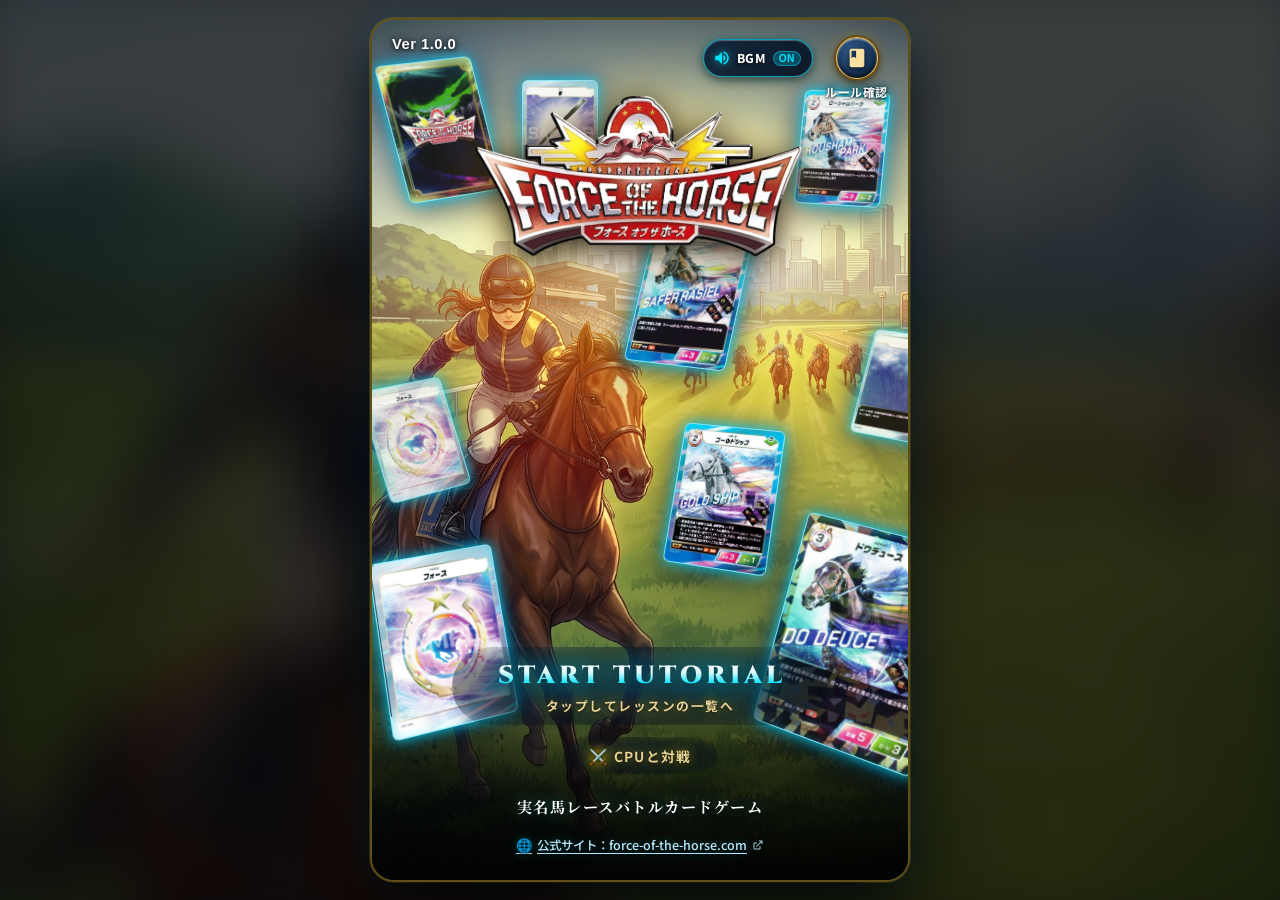
==== index.html @ 4bbb79e7 "style: BGMトグルボタンをルール確認ボタンと差別化したサイバーカプセル型デザインに変更" ====
<!DOCTYPE html>
<html lang="ja">
<head>
    <meta charset="UTF-8">
    <meta name="viewport" content="width=device-width, initial-scale=1.0, maximum-scale=1.0, user-scalable=no">
    <meta name="robots" content="noindex, nofollow, noarchive, nosnippet, noodp, noimageindex">
    <meta name="googlebot" content="noindex, nofollow, noarchive, nosnippet, noimageindex">
    <meta name="googlebot-news" content="noindex">
    <meta name="bingbot" content="noindex, nofollow, noarchive, nosnippet">
    <meta name="Baiduspider" content="noindex, nofollow">
    <meta name="Slurp" content="noindex, nofollow">
    <meta name="DuckDuckBot" content="noindex, nofollow">
    <title>Force of the horse — CARD & STRATEGY SIMULATION</title>
    <!-- Version Sync: v1.0.1 - 最新チュートリアル・CPU対戦（50枚デッキ／新UI）同期 -->
    <link rel="preconnect" href="https://fonts.googleapis.com">
    <link rel="preconnect" href="https://fonts.gstatic.com" crossorigin>
    <link href="https://fonts.googleapis.com/css2?family=Alex+Brush&family=Cinzel+Decorative:wght@700;900&family=Cinzel:wght@600;700;800;900&family=Noto+Sans+JP:wght@400;500;700;900&family=Noto+Serif+JP:wght@500;600;700;900&display=swap" rel="stylesheet">
    <style>
        :root {
            --gold-primary: #d4af37;
            --gold-light: #fbe288;
            --gold-dark: #8b6814;
            --gold-glow: rgba(255, 215, 0, 0.6);
            --cyan-glow: #00e5ff;
            --cyan-accent: #00b0ff;
            --blue-royal-top: #2584f7;
            --blue-royal-mid: #1255be;
            --blue-royal-bot: #082d68;
            --text-dark: #413527;
            --text-gold: #f5e4b7;
        }

        *, *::before, *::after {
            margin: 0;
            padding: 0;
            box-sizing: border-box;
            user-select: none;
            -webkit-user-select: none;
        }

        html, body {
            width: 100%;
            height: 100%;
            overflow: hidden;
            background-color: #0b0f14;
            font-family: 'Noto Sans JP', sans-serif;
            color: #ffffff;
        }

        /* Ambient desktop background */
        body {
            display: flex;
            justify-content: center;
            align-items: center;
            min-height: 100vh;
            background: #060a10;
            position: relative;
            overflow: hidden;
        }

        body::before {
            content: '';
            position: fixed;
            inset: -40px;
            background-image: url('asset/Gemini_Generated_Image_yznjryznjryznjry.jpg');
            background-size: cover;
            background-position: center 30%;
            filter: blur(32px) brightness(0.25) saturate(1.2);
            z-index: 0;
            pointer-events: none;
        }

        /* Smartphone / Tablet Game Frame */
        .game-viewport {
            position: relative;
            z-index: 1;
            width: 100vw;
            height: 100vh;
            max-width: 540px;
            max-height: 100vh;
            aspect-ratio: 9 / 16;
            overflow: hidden;
            background-color: #000;
            box-shadow: 0 0 60px rgba(0, 0, 0, 0.9), 0 0 0 1px rgba(255, 215, 0, 0.25);
            display: flex;
            flex-direction: column;
        }

        @media (min-width: 600px) {
            .game-viewport {
                height: 96vh;
                border-radius: 24px;
                border: 2px solid rgba(212, 175, 55, 0.45);
                box-shadow: 0 25px 60px rgba(0, 0, 0, 0.85), 0 0 40px rgba(0, 180, 255, 0.15), 0 0 0 1px rgba(212, 175, 55, 0.3);
            }
        }

        /* ============================================================
           BACKGROUND ARTWORK & ATMOSPHERIC LAYERS
        ============================================================ */
        .bg-canvas {
            position: absolute;
            inset: 0;
            z-index: 1;
            background-image: url('asset/Gemini_Generated_Image_yznjryznjryznjry.jpg');
            background-size: cover;
            background-position: center 25%;
            background-repeat: no-repeat;
            transform: scale(1.02);
            animation: subtlePan 24s ease-in-out infinite alternate;
        }

        @keyframes subtlePan {
            0% { transform: scale(1.02) translateY(0); }
            100% { transform: scale(1.05) translateY(-8px); }
        }

        /* Warm sunset bloom matching the reference image */
        .bg-sunset-bloom {
            position: absolute;
            inset: 0;
            z-index: 2;
            pointer-events: none;
            background: 
                radial-gradient(ellipse 90% 45% at 58% 28%, rgba(255, 235, 170, 0.65) 0%, rgba(255, 175, 70, 0.45) 35%, rgba(255, 130, 45, 0.2) 60%, transparent 85%),
                linear-gradient(180deg, rgba(80, 140, 220, 0.15) 0%, rgba(255, 185, 90, 0.3) 24%, rgba(255, 140, 50, 0.15) 40%, rgba(10, 20, 10, 0.05) 60%, rgba(0, 0, 0, 0.65) 100%);
            mix-blend-mode: hard-light;
        }

        .bg-vignette {
            position: absolute;
            inset: 0;
            z-index: 3;
            pointer-events: none;
            background: radial-gradient(circle at 50% 50%, transparent 60%, rgba(0, 0, 0, 0.5) 100%),
                        linear-gradient(to bottom, rgba(0,0,0,0.35) 0%, transparent 15%, transparent 80%, rgba(0,0,0,0.85) 100%);
        }

        /* ============================================================
           FLOATING HOLOGRAPHIC TCG CARDS (PERSPECTIVE 3D)
        ============================================================ */
        .cards-layer {
            position: absolute;
            inset: 0;
            z-index: 4;
            pointer-events: none;
            overflow: hidden;
            perspective: 800px;
        }

        .holo-card {
            position: absolute;
            width: 105px;
            height: 147px;
            border-radius: 6px;
            background-size: cover;
            background-position: center;
            border: 1.5px solid rgba(140, 235, 255, 0.95);
            box-shadow: 
                0 0 12px rgba(0, 229, 255, 0.8),
                0 0 25px rgba(0, 140, 255, 0.45),
                inset 0 0 10px rgba(0, 229, 255, 0.35);
            filter: drop-shadow(0 8px 16px rgba(0, 0, 0, 0.6));
            transform-style: preserve-3d;
            will-change: transform;
        }

        /* Holographic sheen overlay */
        .holo-card::after {
            content: '';
            position: absolute;
            inset: 0;
            border-radius: 5px;
            background: linear-gradient(135deg, rgba(255, 255, 255, 0.35) 0%, rgba(0, 229, 255, 0.15) 40%, rgba(255, 0, 220, 0.12) 70%, transparent 100%);
            mix-blend-mode: overlay;
            animation: holoSheen 4s ease-in-out infinite alternate;
        }

        @keyframes holoSheen {
            0% { opacity: 0.4; }
            100% { opacity: 0.85; }
        }

        /* Card 1: Moved above Login Box ("プレイヤーIDとパスワードでログイン"の上) */
        .card-top-left {
            left: 56%;
            top: 47%;
            width: 104px;
            height: 145px;
            background-image: url('asset/card-images.jpg');
            transform: rotateY(-18deg) rotateX(14deg) rotateZ(6deg);
            animation: floatCardAboveLogin 7s ease-in-out infinite alternate;
        }

        @keyframes floatCardAboveLogin {
            0% { transform: rotateY(-18deg) rotateX(14deg) rotateZ(6deg) translateY(0px); }
            50% { transform: rotateY(-21deg) rotateX(11deg) rotateZ(8deg) translateY(-7px); }
            100% { transform: rotateY(-15deg) rotateX(16deg) rotateZ(4deg) translateY(5px); }
        }

        /* Card 2: Top-Right */
        .card-top-right {
            left: 49%;
            top: 23%;
            width: 108px;
            height: 151px;
            background-image: url('asset/61HsaJIMLsL._AC_UF894,1000_QL80_.jpg');
            transform: rotateY(-22deg) rotateX(12deg) rotateZ(9deg);
            animation: floatCard2 6.5s ease-in-out infinite alternate;
        }

        @keyframes floatCard2 {
            0% { transform: rotateY(-22deg) rotateX(12deg) rotateZ(9deg) translateY(0px); }
            50% { transform: rotateY(-25deg) rotateX(15deg) rotateZ(7deg) translateY(-9px); }
            100% { transform: rotateY(-18deg) rotateX(10deg) rotateZ(11deg) translateY(5px); }
        }

        /* Card 3: Bottom-Left (Foreground Card - enlarged slightly for depth) */
        .card-bottom-left {
            left: 2%;
            top: 62%;
            width: 122px;
            height: 171px;
            background-image: url('asset/スクリーンショット 2026-08-30 211958.png');
            transform: rotateY(18deg) rotateX(12deg) rotateZ(-8deg);
            animation: floatCard3 8s ease-in-out infinite alternate;
        }

        @keyframes floatCard3 {
            0% { transform: rotateY(18deg) rotateX(12deg) rotateZ(-8deg) translateY(0px); }
            50% { transform: rotateY(15deg) rotateX(15deg) rotateZ(-6deg) translateY(6px); }
            100% { transform: rotateY(21deg) rotateX(10deg) rotateZ(-10deg) translateY(-6px); }
        }



        /* Card 5: Bottom-Right Foreground (Large, bleeding slightly off-screen) */
        .card-bottom-far-right {
            right: -28px;
            top: 59%;
            width: 158px;
            height: 221px;
            background-image: url('images/horse-dodeuce.jpg');
            transform: rotateY(-22deg) rotateX(12deg) rotateZ(13deg);
            animation: floatCardFarRight 7.6s ease-in-out infinite alternate;
            z-index: 5;
        }

        @keyframes floatCardFarRight {
            0% { transform: rotateY(-22deg) rotateX(12deg) rotateZ(13deg) translateY(0px); }
            50% { transform: rotateY(-25deg) rotateX(15deg) rotateZ(10deg) translateY(-8px); }
            100% { transform: rotateY(-19deg) rotateX(9deg) rotateZ(15deg) translateY(6px); }
        }

        /* ============================================================
           CARDS BEHIND & WRAPPING AROUND "FORCE OF THE HORSE" LOGO
           (Moderated, elegant irregular 3D tilts)
        ============================================================ */
        /* Distant Card 1: Top-Left (Distant Card - enlarged slightly as requested) */
        .card-behind-logo-tl {
            left: 4%;
            top: 5%;
            width: 95px;
            height: 133px;
            background-image: url('asset/foth1_0011.jpg');
            transform: rotateZ(-16deg) rotateY(18deg) rotateX(-8deg);
            animation: floatLogoTL 7.8s ease-in-out infinite alternate;
            opacity: 0.95;
            z-index: 2;
        }
        @keyframes floatLogoTL {
            0% { transform: rotateZ(-16deg) rotateY(18deg) rotateX(-8deg) translateY(0px); }
            50% { transform: rotateZ(-19deg) rotateY(21deg) rotateX(-5deg) translateY(-6px); }
            100% { transform: rotateZ(-13deg) rotateY(15deg) rotateX(-11deg) translateY(5px); }
        }

        .card-behind-logo-tr {
            right: 4.5%;
            top: 8%;
            width: 84px;
            height: 118px;
            background-image: url('asset/61OqIgWDonL.jpg');
            transform: rotateZ(6deg) rotateY(-8deg) rotateX(4deg);
            animation: floatLogoTR 7.5s ease-in-out infinite alternate;
            opacity: 0.95;
            z-index: 2;
        }
        @keyframes floatLogoTR {
            0% { transform: rotateZ(6deg) rotateY(-8deg) rotateX(4deg) translateY(0px); }
            50% { transform: rotateZ(7.5deg) rotateY(-10deg) rotateX(2deg) translateY(-5px); }
            100% { transform: rotateZ(4.5deg) rotateY(-6deg) rotateX(5deg) translateY(4px); }
        }

        .card-behind-logo-c {
            left: 28%;
            top: 7%;
            width: 76px;
            height: 106px;
            background-image: url('asset/1765615597-r2f8qAQ6wsbCBzUNpWtdnhx4.webp');
            transform: none;
            animation: floatLogoC 8s ease-in-out infinite alternate;
            opacity: 0.95;
            z-index: 1;
        }
        @keyframes floatLogoC {
            0% { transform: translateY(0px); }
            50% { transform: translateY(-6px); }
            100% { transform: translateY(4px); }
        }

        /* Ambient floating cards across scene */
        .card-mid-left {
            left: 0.5%;
            top: 42%;
            width: 82px;
            height: 115px;
            background-image: url('asset/518NoEv5KrL.jpg');
            transform: rotateY(26deg) rotateX(12deg) rotateZ(-14deg);
            animation: floatMidL 8s ease-in-out infinite alternate;
            opacity: 0.88;
        }
        @keyframes floatMidL {
            0% { transform: rotateY(26deg) rotateX(12deg) rotateZ(-14deg) translateY(0px); }
            50% { transform: rotateY(22deg) rotateX(15deg) rotateZ(-11deg) translateY(7px); }
            100% { transform: rotateY(30deg) rotateX(9deg) rotateZ(-17deg) translateY(-6px); }
        }

        .card-mid-right {
            right: -35px;
            top: 36%;
            width: 80px;
            height: 112px;
            background-image: url('asset/shopping.webp');
            transform: rotateY(-22deg) rotateX(15deg) rotateZ(12deg);
            animation: floatMidR 7.8s ease-in-out infinite alternate;
            opacity: 0.88;
        }
        @keyframes floatMidR {
            0% { transform: rotateY(-22deg) rotateX(15deg) rotateZ(12deg) translateY(0px); }
            50% { transform: rotateY(-19deg) rotateX(12deg) rotateZ(15deg) translateY(-6px); }
            100% { transform: rotateY(-25deg) rotateX(18deg) rotateZ(9deg) translateY(5px); }
        }

        /* ============================================================
           UI OVERLAY STRUCTURE
        ============================================================ */
        .ui-container {
            position: relative;
            z-index: 10;
            width: 100%;
            height: 100%;
            display: flex;
            flex-direction: column;
            justify-content: space-between;
            padding: 14px 16px;
        }

        /* Top Bar */
        .top-bar {
            display: flex;
            justify-content: space-between;
            align-items: flex-start;
            width: 100%;
            padding: 2px 4px 0 4px;
        }

        .server-info {
            display: flex;
            flex-direction: column;
            gap: 2px;
            font-size: 0.84rem;
            text-shadow: 0 1px 4px rgba(0, 0, 0, 0.9), 0 0 10px rgba(0, 0, 0, 0.7);
            letter-spacing: 0.2px;
        }

        .server-info .version {
            font-weight: 700;
            font-family: 'Segoe UI', 'Roboto', sans-serif;
            color: #ffffff;
            font-size: 0.92rem;
            letter-spacing: 0.5px;
        }

        .server-info .status-row {
            display: flex;
            align-items: center;
            gap: 4px;
            color: #ffffff;
            font-size: 0.8rem;
            font-weight: 500;
        }

        .server-info .status-busy {
            color: #ff9800;
            font-weight: 800;
            text-shadow: 0 0 8px rgba(255, 152, 0, 0.7);
        }

        /* Top Right Icon Buttons */
        .top-actions {
            display: flex;
            align-items: center;
            gap: 12px;
        }

        /* BGM Capsule Toggle Button (ルール確認ボタンと明確に差別化したサイバーピルデザイン) */
        .bgm-pill-btn {
            display: inline-flex;
            align-items: center;
            gap: 6px;
            height: 38px;
            padding: 0 11px 0 9px;
            background: linear-gradient(135deg, rgba(8, 28, 52, 0.88) 0%, rgba(5, 18, 35, 0.94) 100%);
            border: 1.5px solid rgba(0, 229, 255, 0.65);
            border-radius: 20px;
            box-shadow: 
                0 3px 12px rgba(0, 0, 0, 0.65),
                0 0 12px rgba(0, 229, 255, 0.28),
                inset 0 1px 1px rgba(255, 255, 255, 0.3);
            cursor: pointer;
            outline: none;
            transition: all 0.2s cubic-bezier(0.16, 1, 0.3, 1);
            backdrop-filter: blur(8px);
            -webkit-backdrop-filter: blur(8px);
            margin-bottom: 20px; /* ルール確認の丸ボタンと中心高さを揃える */
        }

        .bgm-pill-btn:hover {
            transform: translateY(-1px) scale(1.03);
            border-color: #00e5ff;
            box-shadow: 
                0 5px 16px rgba(0, 0, 0, 0.75),
                0 0 18px rgba(0, 229, 255, 0.5),
                inset 0 1px 2px rgba(255, 255, 255, 0.45);
        }

        .bgm-pill-btn:active {
            transform: scale(0.96);
        }

        .bgm-pill-btn.is-muted {
            background: linear-gradient(135deg, rgba(15, 23, 42, 0.85) 0%, rgba(10, 15, 28, 0.92) 100%);
            border-color: rgba(148, 163, 184, 0.35);
            box-shadow: 0 2px 8px rgba(0, 0, 0, 0.55);
        }

        .bgm-pill-icon-wrap {
            display: flex;
            align-items: center;
            justify-content: center;
            width: 18px;
            height: 18px;
        }

        .bgm-pill-svg {
            width: 18px;
            height: 18px;
            fill: #00e5ff;
            filter: drop-shadow(0 0 4px rgba(0, 229, 255, 0.7));
            transition: fill 0.2s ease;
        }

        .bgm-pill-btn.is-muted .bgm-pill-svg {
            fill: #94a3b8;
            filter: none;
        }

        .bgm-pill-label {
            font-size: 0.76rem;
            font-weight: 800;
            font-family: 'Segoe UI', 'Roboto', 'Noto Sans JP', sans-serif;
            color: #ffffff;
            letter-spacing: 0.6px;
            text-shadow: 0 1px 3px rgba(0, 0, 0, 0.9);
        }

        .bgm-pill-status {
            display: inline-flex;
            align-items: center;
            justify-content: center;
            font-size: 0.64rem;
            font-weight: 900;
            font-family: 'Segoe UI', 'Roboto', sans-serif;
            padding: 1px 5px;
            border-radius: 8px;
            background: rgba(0, 229, 255, 0.24);
            color: #00e5ff;
            border: 1px solid rgba(0, 229, 255, 0.45);
            letter-spacing: 0.5px;
            transition: all 0.2s ease;
        }

        .bgm-pill-btn.is-muted .bgm-pill-status {
            background: rgba(148, 163, 184, 0.15);
            color: #94a3b8;
            border-color: rgba(148, 163, 184, 0.3);
        }

        .circle-btn-wrapper {
            display: flex;
            flex-direction: column;
            align-items: center;
            gap: 3px;
            cursor: pointer;
            transition: transform 0.15s ease;
        }

        .circle-btn-wrapper:hover {
            transform: scale(1.08);
        }

        .circle-btn-wrapper:active {
            transform: scale(0.95);
        }

        .circle-btn {
            position: relative;
            width: 44px;
            height: 44px;
            border-radius: 50%;
            background: radial-gradient(circle at 35% 30%, #305888 0%, #173356 60%, #091726 100%);
            border: 2px solid #e5c158;
            box-shadow: 
                0 3px 10px rgba(0, 0, 0, 0.7),
                0 0 12px rgba(212, 175, 55, 0.5),
                inset 0 1px 2px rgba(255, 255, 255, 0.7),
                inset 0 -2px 4px rgba(0, 0, 0, 0.7);
            display: flex;
            justify-content: center;
            align-items: center;
            outline: 2px solid #6b4d1b;
            outline-offset: -1px;
        }

        .circle-btn-label {
            font-size: 0.74rem;
            font-weight: 700;
            color: #ffffff;
            text-shadow: 0 1px 3px rgba(0, 0, 0, 0.95), 0 0 8px rgba(0, 0, 0, 0.9);
            letter-spacing: 0.6px;
            white-space: nowrap;
        }

        .circle-btn .btn-icon {
            color: #ffffff;
            font-size: 1.35rem;
            font-weight: 900;
            font-family: 'Cinzel', serif;
            filter: drop-shadow(0 1px 2px rgba(0, 0, 0, 0.8));
        }

        .circle-btn svg {
            width: 23px;
            height: 23px;
            fill: #f7e2a4;
            filter: drop-shadow(0 1px 2px rgba(0, 0, 0, 0.8));
        }

        /* Red notification badge */
        .badge-notify {
            position: absolute;
            top: -4px;
            right: -4px;
            width: 18px;
            height: 18px;
            background: radial-gradient(circle, #ff3b30 0%, #d31e15 100%);
            border: 1.5px solid #ffffff;
            border-radius: 50%;
            display: flex;
            align-items: center;
            justify-content: center;
            color: #ffffff;
            font-size: 0.68rem;
            font-weight: 900;
            box-shadow: 0 2px 6px rgba(0, 0, 0, 0.7);
            animation: pulseBadge 2s infinite ease-in-out;
        }

        @keyframes pulseBadge {
            0%, 100% { transform: scale(1); }
            50% { transform: scale(1.15); box-shadow: 0 0 10px rgba(255, 59, 48, 0.8); }
        }



        /* ============================================================
           GAME TITLE LOGO (Official forcelogo.png)
        ============================================================ */
        .title-logo-section {
            width: 100%;
            display: flex;
            flex-direction: column;
            align-items: center;
            margin-top: -4px;
            position: relative;
            z-index: 8;
        }

        @media (max-width: 600px) {
            .title-logo-section {
                margin-top: -18px;
            }
        }

        .main-title-logo {
            width: 82%;
            max-width: 340px;
            height: auto;
            display: block;
            margin: 0 auto;
            filter: drop-shadow(0 6px 16px rgba(0, 0, 0, 0.85)) drop-shadow(0 0 24px rgba(255, 180, 50, 0.4));
            animation: logoFloat 6s ease-in-out infinite alternate;
            user-select: none;
            -webkit-user-drag: none;
            cursor: pointer;
            transition: transform 0.25s ease, filter 0.25s ease;
        }

        .main-title-logo:hover {
            transform: scale(1.03);
            filter: drop-shadow(0 10px 24px rgba(0, 0, 0, 0.9)) drop-shadow(0 0 32px rgba(255, 215, 0, 0.65));
        }

        @keyframes logoFloat {
            0% {
                transform: translateY(0) scale(1);
                filter: drop-shadow(0 6px 14px rgba(0, 0, 0, 0.85)) drop-shadow(0 0 20px rgba(255, 180, 50, 0.35));
            }
            100% {
                transform: translateY(-5px) scale(1.015);
                filter: drop-shadow(0 12px 22px rgba(0, 0, 0, 0.95)) drop-shadow(0 0 30px rgba(255, 215, 0, 0.55));
            }
        }

        /* ============================================================
           START ACTIONS (Smartphone Game Title Prompts)
        ============================================================ */
        .start-actions-container {
            width: 100%;
            display: flex;
            flex-direction: column;
            align-items: center;
            justify-content: center;
            gap: 12px;
            margin-top: auto;
            margin-bottom: 22px;
            z-index: 20;
            pointer-events: auto;
        }

        #btnStartTutorial:focus-visible,
        #btnStartCpu:focus-visible {
            outline: 2px solid #00e5ff;
            outline-offset: 4px;
            border-radius: 999px;
        }

        /* Main CTA: START TUTORIAL */
        .tap-start-badge {
            position: relative;
            display: inline-flex;
            flex-direction: column;
            align-items: center;
            justify-content: center;
            padding: 12px 42px 10px 42px;
            background: radial-gradient(ellipse at center, rgba(16, 28, 48, 0.78) 0%, rgba(8, 14, 25, 0.5) 65%, transparent 100%);
            border-radius: 999px;
            animation: tapBreathe 2.4s ease-in-out infinite;
            transition: transform 0.15s ease, filter 0.15s ease;
        }

        .tap-start-badge:hover {
            transform: scale(1.05);
            filter: brightness(1.2);
        }

        /* Secondary Sub CTA: CPU Battle (START TUTORIAL と同様に枠線なし・透明グラデーション) */
        .cpu-battle-btn {
            position: relative;
            display: inline-flex;
            align-items: center;
            justify-content: center;
            gap: 6px;
            padding: 8px 26px;
            border-radius: 999px;
            border: none;
            outline: none;
            background: radial-gradient(ellipse at center, rgba(16, 28, 48, 0.78) 0%, rgba(8, 14, 25, 0.45) 65%, transparent 100%);
            box-shadow: none;
            color: #f7e0a0;
            font-family: 'Noto Sans JP', sans-serif;
            font-size: 0.86rem;
            font-weight: 700;
            letter-spacing: 1.2px;
            cursor: pointer;
            transition: transform 0.18s ease, filter 0.18s ease, opacity 0.18s ease;
            text-shadow: 0 1px 4px rgba(0, 0, 0, 0.95), 0 0 8px rgba(255, 215, 0, 0.6);
            animation: cpuGentleBreathe 3.2s ease-in-out infinite 0.6s;
            opacity: 0.92;
        }

        .cpu-battle-btn:hover {
            transform: scale(1.06);
            filter: brightness(1.25);
            opacity: 1;
        }

        .cpu-battle-btn:active {
            transform: scale(0.98);
        }

        .cpu-battle-btn .cpu-icon {
            font-size: 0.92rem;
            filter: drop-shadow(0 0 6px rgba(255, 215, 0, 0.7));
        }


        .tap-main-text {
            font-family: 'Cinzel', 'Noto Sans JP', sans-serif;
            font-size: 1.55rem;
            font-weight: 900;
            letter-spacing: 4px;
            white-space: nowrap;
            background: linear-gradient(180deg, #ffffff 0%, #e0f7fa 40%, #00e5ff 75%, #0088cc 100%);
            -webkit-background-clip: text;
            -webkit-text-fill-color: transparent;
            filter: drop-shadow(0 0 12px rgba(0, 229, 255, 0.95)) drop-shadow(0 0 25px rgba(0, 160, 255, 0.6)) drop-shadow(0 2px 6px rgba(0, 0, 0, 0.9));
            text-align: center;
            padding-left: 4px;
            animation: textGlowPulse 2.4s ease-in-out infinite alternate;
        }

        .tap-sub-text {
            font-family: 'Noto Sans JP', sans-serif;
            font-size: 0.8rem;
            font-weight: 700;
            letter-spacing: 1.5px;
            white-space: nowrap;
            color: #f7e0a0;
            text-shadow: 0 1px 4px rgba(0, 0, 0, 0.95), 0 0 8px rgba(255, 215, 0, 0.6);
            margin-top: 4px;
            opacity: 0.92;
        }

        @keyframes tapBreathe {
            0%, 100% {
                transform: translateY(0) scale(1);
                opacity: 0.9;
            }
            50% {
                transform: translateY(-4px) scale(1.03);
                opacity: 1;
            }
        }

        @keyframes cpuGentleBreathe {
            0%, 100% {
                transform: translateY(0);
                opacity: 0.88;
            }
            50% {
                transform: translateY(-1.5px);
                opacity: 0.96;
            }
        }

        @keyframes textGlowPulse {
            0% {
                filter: drop-shadow(0 0 8px rgba(0, 229, 255, 0.7)) drop-shadow(0 2px 4px rgba(0, 0, 0, 0.9));
            }
            100% {
                filter: drop-shadow(0 0 18px rgba(0, 229, 255, 1)) drop-shadow(0 0 35px rgba(0, 160, 255, 0.85)) drop-shadow(0 2px 6px rgba(0, 0, 0, 0.9));
            }
        }

        /* Screen Tap Ripple Effect */
        .touch-ripple {
            position: absolute;
            width: 50px;
            height: 50px;
            margin-left: -25px;
            margin-top: -25px;
            border-radius: 50%;
            border: 2px solid #00e5ff;
            box-shadow: 0 0 20px #00e5ff, inset 0 0 12px #00e5ff;
            pointer-events: none;
            z-index: 999;
            animation: rippleAnim 0.7s cubic-bezier(0.1, 0.8, 0.3, 1) forwards;
        }

        @keyframes rippleAnim {
            0% {
                transform: scale(0.3);
                opacity: 1;
                border-width: 3px;
            }
            100% {
                transform: scale(5);
                opacity: 0;
                border-width: 1px;
            }
        }

        /* ============================================================
           FOOTER (CATCHPHRASE & COPYRIGHT)
        ============================================================ */
        .footer-section {
            width: 100%;
            display: flex;
            flex-direction: column;
            align-items: center;
            text-align: center;
            gap: 6px;
            padding-bottom: 8px;
        }

        .catchphrase {
            font-family: 'Shippori Mincho', 'Noto Serif JP', serif;
            font-size: 0.95rem;
            font-weight: 700;
            color: #ffffff;
            letter-spacing: 1.5px;
            text-shadow: 
                0 2px 6px rgba(0, 0, 0, 0.95),
                0 0 14px rgba(0, 229, 255, 0.45);
        }

        .footer-official-row {
            display: flex;
            align-items: center;
            justify-content: center;
            margin-top: 12px;
            margin-bottom: 4px;
            z-index: 25;
        }

        .official-site-link {
            display: inline-flex;
            align-items: center;
            gap: 5px;
            font-size: 0.78rem;
            font-weight: 500;
            color: #b8ecff;
            text-decoration: underline;
            text-underline-offset: 3px;
            text-shadow: 0 1px 3px rgba(0, 0, 0, 0.95), 0 0 8px rgba(0, 229, 255, 0.4);
            transition: all 0.2s ease;
            cursor: pointer;
        }

        .official-site-link:hover {
            color: #ffffff;
            text-shadow: 0 1px 3px rgba(0, 0, 0, 0.95), 0 0 14px rgba(0, 229, 255, 0.85);
            transform: scale(1.03);
        }

        .official-site-link .link-icon {
            font-size: 0.82rem;
        }

        .official-site-link .external-icon {
            width: 12px;
            height: 12px;
            fill: currentColor;
            opacity: 0.85;
            vertical-align: middle;
        }

        .copyright {
            font-size: 0.66rem;
            color: #b0c0d2;
            letter-spacing: 0.5px;
            text-shadow: 0 1px 3px rgba(0, 0, 0, 0.9);
            opacity: 0.88;
        }

        /* ============================================================
           MODALS (HELP, NOTICE, REGISTER, FORGOT PW)
        ============================================================ */
        .modal-overlay {
            position: fixed;
            inset: 0;
            z-index: 100;
            background: rgba(0, 0, 0, 0.75);
            backdrop-filter: blur(6px);
            -webkit-backdrop-filter: blur(6px);
            display: none;
            justify-content: center;
            align-items: center;
            padding: 20px;
            animation: fadeIn 0.25s ease-out;
        }

        .modal-overlay.active {
            display: flex;
        }

        .modal-card {
            width: 100%;
            max-width: 440px;
            max-height: 85vh;
            background: linear-gradient(165deg, #182230 0%, #0d141e 100%);
            border: 2px solid #d4af37;
            border-radius: 18px;
            box-shadow: 0 20px 50px rgba(0, 0, 0, 0.8), 0 0 30px rgba(212, 175, 55, 0.35);
            overflow: hidden;
            display: flex;
            flex-direction: column;
            animation: zoomIn 0.25s cubic-bezier(0.18, 0.89, 0.32, 1.28);
        }

        @keyframes zoomIn {
            from { transform: scale(0.9); opacity: 0; }
            to { transform: scale(1); opacity: 1; }
        }

        @keyframes fadeIn {
            from { opacity: 0; }
            to { opacity: 1; }
        }

        .modal-header {
            padding: 16px 20px;
            background: linear-gradient(90deg, #122135 0%, #1e3a60 50%, #122135 100%);
            border-bottom: 1.5px solid #d4af37;
            display: flex;
            justify-content: space-between;
            align-items: center;
        }

        .modal-title {
            font-family: 'Cinzel', 'Noto Serif JP', serif;
            font-size: 1.15rem;
            font-weight: 700;
            color: #f7e0a0;
            text-shadow: 0 0 8px rgba(255, 215, 0, 0.4);
            display: flex;
            align-items: center;
            gap: 8px;
        }

        .modal-close-btn {
            background: none;
            border: none;
            color: #d4af37;
            font-size: 1.5rem;
            cursor: pointer;
            line-height: 1;
            padding: 0 4px;
            transition: transform 0.15s, color 0.15s;
        }

        .modal-close-btn:hover {
            color: #ffffff;
            transform: scale(1.2);
        }

        .modal-body {
            padding: 20px;
            overflow-y: auto;
            color: #d8e2ec;
            font-size: 0.88rem;
            line-height: 1.65;
        }

        .modal-body h4 {
            color: #f7e0a0;
            margin: 14px 0 6px 0;
            font-size: 0.95rem;
            border-bottom: 1px solid rgba(212, 175, 55, 0.3);
            padding-bottom: 4px;
        }

        .modal-body h4:first-child {
            margin-top: 0;
        }

        .modal-body p {
            margin-bottom: 8px;
        }

        .modal-footer {
            padding: 12px 20px;
            border-top: 1px solid rgba(212, 175, 55, 0.3);
            display: flex;
            justify-content: flex-end;
            background: rgba(10, 15, 22, 0.8);
        }

        .modal-btn {
            padding: 8px 24px;
            border-radius: 999px;
            border: 1px solid #d4af37;
            background: linear-gradient(180deg, #1b6fd5 0%, #0d469b 100%);
            color: #fff;
            font-weight: 700;
            cursor: pointer;
            font-size: 0.88rem;
            transition: all 0.2s;
        }

        .modal-btn:hover {
            filter: brightness(1.15);
            box-shadow: 0 0 10px rgba(27, 111, 213, 0.6);
        }

        /* ============================================================
           LOADING SCREEN OVERLAY
        ============================================================ */
        .loading-screen {
            position: absolute;
            inset: 0;
            z-index: 200;
            background: rgba(5, 10, 18, 0.94);
            display: none;
            flex-direction: column;
            align-items: center;
            justify-content: center;
            gap: 16px;
        }

        .loading-screen.active {
            display: flex;
            animation: fadeIn 0.3s ease-out;
        }

        .loading-crest {
            width: 70px;
            height: 70px;
            border: 3px solid rgba(212, 175, 55, 0.3);
            border-top-color: #00e5ff;
            border-bottom-color: #ffd700;
            border-radius: 50%;
            animation: spinCrest 1.2s cubic-bezier(0.5, 0, 0.5, 1) infinite;
            filter: drop-shadow(0 0 12px rgba(0, 229, 255, 0.7));
        }

        @keyframes spinCrest {
            to { transform: rotate(360deg); }
        }

        .loading-text {
            font-family: 'Cinzel', 'Noto Sans JP', sans-serif;
            font-size: 1rem;
            font-weight: 700;
            color: #00e5ff;
            letter-spacing: 2px;
            text-shadow: 0 0 10px rgba(0, 229, 255, 0.7);
        }

        /* Sparkle particle dots */
        .sparkle {
            position: absolute;
            width: 3px;
            height: 3px;
            background-color: #fff;
            border-radius: 50%;
            pointer-events: none;
            box-shadow: 0 0 8px #00e5ff, 0 0 16px #00e5ff;
            animation: sparkleTwinkle 3s infinite ease-in-out;
        }

        @keyframes sparkleTwinkle {
            0%, 100% { opacity: 0; transform: scale(0.3); }
            50% { opacity: 1; transform: scale(1.4); }
        }
    </style>
</head>
<body>

    <!-- Main Game Container -->
    <div class="game-viewport">

        <!-- Background Artwork -->
        <div class="bg-canvas"></div>

        <!-- Atmospheric Sunset Bloom & Vignette -->
        <div class="bg-sunset-bloom"></div>
        <div class="bg-vignette"></div>

        <!-- 3D Floating Hologram Cards -->
        <div class="cards-layer">
            <!-- Cards behind & wrapping around FORCE OF THE HORSE logo -->
            <div class="holo-card card-behind-logo-tl" title="カード裏面 (ロゴ背面左)"></div>
            <div class="holo-card card-behind-logo-tr" title="ローシャム (ロゴ背面右)"></div>
            <div class="holo-card card-behind-logo-c" title="アイテム鞭 (ロゴ背面上部)"></div>

            <!-- Foreground & Midground Floating Cards -->
            <div class="holo-card card-top-left" title="ゴールドシップ (ログイン上部)"></div>
            <div class="holo-card card-top-right" title="セファーラジエル"></div>
            <div class="holo-card card-mid-left" title="競走馬カード (左端)"></div>
            <div class="holo-card card-mid-right" title="競走馬カード (右端)"></div>
            <div class="holo-card card-bottom-left" title="フォース"></div>
            <div class="holo-card card-bottom-far-right" title="ドウデュース (右下手前)"></div>
        </div>

        <!-- Sparkle Light Motes -->
        <div class="sparkle" style="top: 22%; left: 30%; animation-delay: 0.2s;"></div>
        <div class="sparkle" style="top: 35%; left: 75%; animation-delay: 1.1s;"></div>
        <div class="sparkle" style="top: 50%; left: 20%; animation-delay: 2.3s;"></div>
        <div class="sparkle" style="top: 68%; left: 80%; animation-delay: 0.7s;"></div>
        <div class="sparkle" style="top: 15%; left: 65%; animation-delay: 1.8s;"></div>

        <!-- Interactive UI Content Layer -->
        <div class="ui-container">

            <!-- Top Header -->
            <header class="top-bar">
                <div class="server-info">
                    <span class="version">Ver 1.0.0</span>
                </div>

                <div class="top-actions">
                    <!-- BGM Capsule Toggle Button (ルール確認ボタンと差別化されたカプセル型デザイン) -->
                    <button class="bgm-pill-btn" id="btnAudioToggle" type="button" aria-label="BGMのオン/オフ切り替え" title="BGMのオン/オフ切り替え">
                        <span class="bgm-pill-icon-wrap">
                            <svg id="iconBgmOn" viewBox="0 0 24 24" class="bgm-pill-svg">
                                <path d="M3 9v6h4l5 5V4L7 9H3zm13.5 3c0-1.77-1.02-3.29-2.5-4.03v8.05c1.48-.73 2.5-2.25 2.5-4.02zM14 3.23v2.06c2.89.86 5 3.54 5 6.71s-2.11 5.85-5 6.71v2.06c4.01-.91 7-4.49 7-8.77s-2.99-7.86-7-8.77z"/>
                            </svg>
                            <svg id="iconBgmOff" viewBox="0 0 24 24" class="bgm-pill-svg" style="display: none;">
                                <path d="M16.5 12c0-1.77-1.02-3.29-2.5-4.03v2.21l2.45 2.45c.03-.2.05-.41.05-.63zm2.5 0c0 .94-.2 1.82-.54 2.64l1.51 1.51C20.63 14.91 21 13.5 21 12c0-4.28-2.99-7.86-7-8.77v2.06c2.89.86 5 3.54 5 6.71zM4.27 3L3 4.27 7.73 9H3v6h4l5 5v-6.73l4.25 4.25c-.67.52-1.42.93-2.25 1.18v2.06c1.38-.31 2.63-.95 3.69-1.81L19.73 21 21 19.73l-9-9L4.27 3zM12 4L9.91 6.09 12 8.18V4z"/>
                            </svg>
                        </span>
                        <span class="bgm-pill-label">BGM</span>
                        <span class="bgm-pill-status" id="audioToggleStatus">ON</span>
                    </button>

                    <!-- Rule Confirmation Button (丸型ゴールドボタン) -->
                    <div class="circle-btn-wrapper" id="btnHelp" role="button" tabindex="0">
                        <div class="circle-btn">
                            <svg viewBox="0 0 24 24" style="width: 22px; height: 22px; fill: #f7e2a4;">
                                <path d="M18 2H6c-1.1 0-2 .9-2 2v16c0 1.1.9 2 2 2h12c1.1 0 2-.9 2-2V4c0-1.1-.9-2-2-2zM6 4h5v8l-2.5-1.5L6 12V4z"/>
                            </svg>
                        </div>
                        <span class="circle-btn-label">ルール確認</span>
                    </div>
                </div>
            </header>

            <!-- Game Title Logo -->
            <div class="title-logo-section">
                <img src="asset/forcelogo.png" alt="FORCE OF THE HORSE" class="main-title-logo">
            </div>

            <!-- START ACTIONS Area -->
            <div class="start-actions-container">
                <!-- TUTORIAL Button (メインCTA) -->
                <div class="tap-start-badge" id="btnStartTutorial" role="button" tabindex="0" title="チュートリアル・レッスン一覧を開く">
                    <span class="tap-main-text">START TUTORIAL</span>
                    <span class="tap-sub-text">タップしてレッスンの一覧へ</span>
                </div>

                <!-- CPU BATTLE Button (サブCTA：コンパクト) -->
                <button class="cpu-battle-btn" id="btnStartCpu" type="button" title="CPUと対戦を開く">
                    <span class="cpu-icon">⚔️</span>
                    <span>CPUと対戦</span>
                </button>
            </div>

            <!-- Bottom Catchphrase & Official Site -->
            <footer class="footer-section">
                <p class="catchphrase">実名馬レースバトルカードゲーム</p>
                <div class="footer-official-row">
                    <a href="https://force-of-the-horse.com/" target="_blank" rel="noopener noreferrer" class="official-site-link" title="公式サイトへ (新しいタブで開く)">
                        <span class="link-icon">🌐</span>
                        <span>公式サイト：force-of-the-horse.com</span>
                        <svg class="external-icon" viewBox="0 0 24 24"><path d="M14 3v2h3.59l-9.83 9.83 1.41 1.41L19 6.41V10h2V3h-7zm-9 4c-1.1 0-2 .9-2 2v10c0 1.1.9 2 2 2h10c1.1 0 2-.9 2-2v-5h-2v5H5V9h5V7H5z"/></svg>
                    </a>
                </div>
            </footer>

        </div>

        <!-- Loading Screen -->
        <div class="loading-screen" id="loadingScreen">
            <div class="loading-crest"></div>
            <div class="loading-text" id="loadingText">NOW LOADING...</div>
        </div>

    </div>

    <!-- Rule Confirmation Modal -->
    <div class="modal-overlay" id="modalHelp">
        <div class="modal-card">
            <div class="modal-header">
                <span class="modal-title">❖ ゲームルール確認</span>
                <button class="modal-close-btn" data-close="modalHelp">&times;</button>
            </div>
            <div class="modal-body">
                <h4>ゲーム概要</h4>
                <p>「Force of the horse」は、実在・伝説の名馬カードと戦略的なフォースを駆使してゴールを目指す、本格競馬カードシミュレーションバトルです。</p>
                
                <h4>基本ルール</h4>
                <p>1. <strong>競走馬カード</strong>：走破数、ガード値、得意距離・脚質などのステータスを持ちます。</p>
                <p>2. <strong>フォース・アイテム</strong>：天候・馬場変化や鞭、ヘルメットなどのアイテムでレース局面に介入します。</p>
                <p>3. <strong>チュートリアル</strong>：「START TUTORIAL」から遊び方の一覧へ進み、レッスンを選べます。</p>
                
                <h4>勝利条件</h4>
                <p>・馬カードで走破を繰り返し、相手より先に山札を無くした（引ききった）プレイヤーの勝利となります！<br>
                ・アイテムやフォースを戦略的に使って走破を進め、効率よく山札を減らしましょう。</p>
            </div>
            <div class="modal-footer">
                <button class="modal-btn" data-close="modalHelp">閉じる</button>
            </div>
        </div>
    </div>

    <!-- Audio Player for Game BGM -->
    <audio id="bgmAudio" loop preload="auto">
        <source src="Banners_in_the_Gale_recomposed_90sec.mp3" type="audio/mpeg">
    </audio>

    <script>
        (function() {
            'use strict';

            // Audio setup
            const bgm = document.getElementById('bgmAudio');

            // 再生位置の保存と復元
            function saveBgmTime() {
                try {
                    if (bgm && bgm.currentTime > 0) {
                        sessionStorage.setItem('foth_bgm_time', String(bgm.currentTime));
                    }
                } catch (e) { }
            }

            function restoreBgmTime() {
                try {
                    const savedTime = sessionStorage.getItem('foth_bgm_time');
                    if (savedTime && bgm) {
                        const t = parseFloat(savedTime);
                        if (isFinite(t) && t >= 0) {
                            bgm.currentTime = t;
                        }
                    }
                } catch (e) { }
            }

            restoreBgmTime();
            if (bgm) {
                bgm.volume = 0.5;
                bgm.addEventListener('loadedmetadata', restoreBgmTime);
                bgm.addEventListener('timeupdate', saveBgmTime);
            }
            window.addEventListener('beforeunload', saveBgmTime);
            window.addEventListener('pagehide', saveBgmTime);

            // Navigation transition helper
            let isStarting = false;
            function launchGame(message, targetUrl) {
                if (isStarting) return;
                isStarting = true;
                saveBgmTime();
                const loader = document.getElementById('loadingScreen');
                const loadingText = document.getElementById('loadingText');
                if (message) loadingText.textContent = message;
                loader.classList.add('active');

                setTimeout(() => {
                    window.location.href = targetUrl || 'lessons.html';
                }, 1000);
            }

            // Create visual touch ripple
            function createRipple(x, y) {
                const viewport = document.querySelector('.game-viewport');
                if (!viewport) return;
                const rect = viewport.getBoundingClientRect();
                const ripple = document.createElement('div');
                ripple.className = 'touch-ripple';
                ripple.style.left = (x - rect.left) + 'px';
                ripple.style.top = (y - rect.top) + 'px';
                viewport.appendChild(ripple);
                setTimeout(() => ripple.remove(), 750);
            }

            // BGM On/Off Management
            const STORAGE_BGM_KEY = 'foth_bgm_enabled';
            function isBgmEnabled() {
                try {
                    return localStorage.getItem(STORAGE_BGM_KEY) !== 'false';
                } catch (e) {
                    return true;
                }
            }

            function updateBgmUI(enabled) {
                const btn = document.getElementById('btnAudioToggle');
                const iconOn = document.getElementById('iconBgmOn');
                const iconOff = document.getElementById('iconBgmOff');
                const status = document.getElementById('audioToggleStatus');
                if (btn) {
                    btn.classList.toggle('is-muted', !enabled);
                }
                if (iconOn && iconOff) {
                    iconOn.style.display = enabled ? '' : 'none';
                    iconOff.style.display = enabled ? 'none' : '';
                }
                if (status) {
                    status.textContent = enabled ? 'ON' : 'OFF';
                }
            }

            function setBgmEnabled(enabled) {
                try {
                    localStorage.setItem(STORAGE_BGM_KEY, enabled ? 'true' : 'false');
                } catch (e) { }
                updateBgmUI(enabled);
                if (enabled) {
                    startBGM();
                } else {
                    if (bgm && !bgm.paused) {
                        saveBgmTime();
                        bgm.pause();
                    }
                }
            }

            // Auto-start BGM on page load (with user interaction fallback)
            function startBGM() {
                if (!bgm) return;
                if (!isBgmEnabled()) {
                    if (!bgm.paused) bgm.pause();
                    return;
                }
                if (bgm.paused) {
                    restoreBgmTime();
                    bgm.volume = 0.5;
                    bgm.play().catch(err => {
                        console.log('Audio autoplay prevented:', err);
                    });
                }
            }

            // Initialize UI and state
            updateBgmUI(isBgmEnabled());
            if (isBgmEnabled()) {
                startBGM();
            }

            // BGM Button Click
            const btnAudioToggle = document.getElementById('btnAudioToggle');
            if (btnAudioToggle) {
                btnAudioToggle.addEventListener('click', (e) => {
                    e.stopPropagation();
                    setBgmEnabled(!isBgmEnabled());
                });
                btnAudioToggle.addEventListener('keydown', (e) => {
                    if (e.key === 'Enter' || e.key === ' ') {
                        e.preventDefault();
                        e.stopPropagation();
                        setBgmEnabled(!isBgmEnabled());
                    }
                });
            }

            // Also start on first user interaction (for browsers that block autoplay)
            document.addEventListener('click', function initBGM() {
                if (isBgmEnabled()) {
                    startBGM();
                }
                document.removeEventListener('click', initBGM);
            }, { once: true });

            // Screen ambient tap feedback (does NOT trigger navigation)
            const gameViewport = document.querySelector('.game-viewport');
            gameViewport.addEventListener('click', (e) => {
                // Ignore clicks on buttons, links, or inside modals
                if (e.target.closest('#btnStartTutorial') || e.target.closest('#btnStartCpu') ||
                    e.target.closest('.top-actions') || e.target.closest('.modal-card') || e.target.closest('a')) {
                    return;
                }
                if (document.querySelector('.modal-overlay.active')) {
                    return;
                }
                createRipple(e.clientX, e.clientY);
            });

            // Start Tutorial Button
            const btnStartTutorial = document.getElementById('btnStartTutorial');
            if (btnStartTutorial) {
                btnStartTutorial.addEventListener('click', (e) => {
                    e.stopPropagation();
                    const rect = btnStartTutorial.getBoundingClientRect();
                    createRipple(e.clientX || (rect.left + rect.width / 2), e.clientY || (rect.top + rect.height / 2));
                    launchGame('遊び方の一覧を準備中...', 'lessons.html');
                });
                btnStartTutorial.addEventListener('keydown', (e) => {
                    if (e.key === 'Enter' || e.key === ' ') {
                        e.preventDefault();
                        const rect = btnStartTutorial.getBoundingClientRect();
                        createRipple(rect.left + rect.width / 2, rect.top + rect.height / 2);
                        launchGame('遊び方の一覧を準備中...', 'lessons.html');
                    }
                });
            }

            // Start CPU Battle Button
            const btnStartCpu = document.getElementById('btnStartCpu');
            if (btnStartCpu) {
                btnStartCpu.addEventListener('click', (e) => {
                    e.stopPropagation();
                    const rect = btnStartCpu.getBoundingClientRect();
                    createRipple(e.clientX || (rect.left + rect.width / 2), e.clientY || (rect.top + rect.height / 2));
                    launchGame('CPU対戦を準備中...', 'tutorial.html?mode=manual');
                });
                btnStartCpu.addEventListener('keydown', (e) => {
                    if (e.key === 'Enter' || e.key === ' ') {
                        e.preventDefault();
                        const rect = btnStartCpu.getBoundingClientRect();
                        createRipple(rect.left + rect.width / 2, rect.top + rect.height / 2);
                        launchGame('CPU対戦を準備中...', 'tutorial.html?mode=manual');
                    }
                });
            }

            // Official site link click feedback
            const officialLink = document.querySelector('.official-site-link');
            if (officialLink) {
                officialLink.addEventListener('click', (e) => {
                    e.stopPropagation();
                });
            }

            // Modals Management
            const modalHelp = document.getElementById('modalHelp');

            const btnHelp = document.getElementById('btnHelp');
            if (btnHelp) {
                btnHelp.addEventListener('click', (e) => {
                    e.stopPropagation();
                    if (modalHelp) modalHelp.classList.add('active');
                });
            }

            // Close buttons
            document.querySelectorAll('[data-close]').forEach(btn => {
                btn.addEventListener('click', (e) => {
                    e.stopPropagation();
                    const targetId = btn.getAttribute('data-close');
                    const targetModal = document.getElementById(targetId);
                    if (targetModal) targetModal.classList.remove('active');
                });
            });

            // Close on clicking backdrop
            document.querySelectorAll('.modal-overlay').forEach(overlay => {
                overlay.addEventListener('click', (e) => {
                    if (e.target === overlay) {
                        e.stopPropagation();
                        overlay.classList.remove('active');
                    }
                });
            });

            console.log('✅ Force of the horse Title Screen Loaded - TAP TO START active');
        })();
    </script>
</body>
</html>
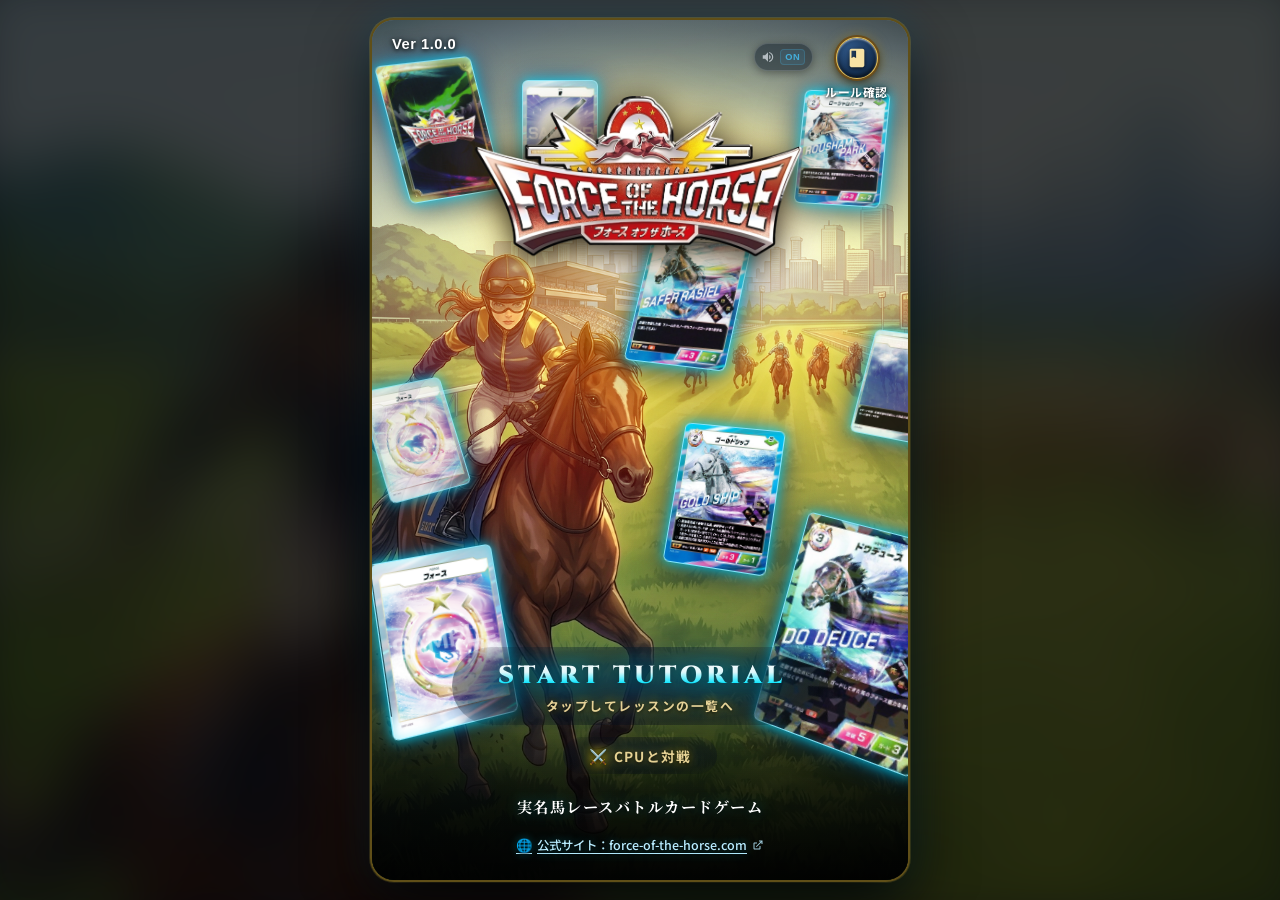
==== commit 9679cc68: "style: BGMトグルボタンを控えめなアイコン＋ON/OFFステータス表示に調整" ====
--- a/index.html
+++ b/index.html
@@ -403,35 +403,32 @@
             gap: 12px;
         }
 
-        /* BGM Capsule Toggle Button (ルール確認ボタンと明確に差別化したサイバーピルデザイン) */
+        /* BGM Capsule Toggle Button (控えめで邪魔にならないコンパクトなガラスピルデザイン) */
         .bgm-pill-btn {
             display: inline-flex;
             align-items: center;
-            gap: 6px;
-            height: 38px;
-            padding: 0 11px 0 9px;
-            background: linear-gradient(135deg, rgba(8, 28, 52, 0.88) 0%, rgba(5, 18, 35, 0.94) 100%);
-            border: 1.5px solid rgba(0, 229, 255, 0.65);
-            border-radius: 20px;
-            box-shadow: 
-                0 3px 12px rgba(0, 0, 0, 0.65),
-                0 0 12px rgba(0, 229, 255, 0.28),
-                inset 0 1px 1px rgba(255, 255, 255, 0.3);
+            gap: 5px;
+            height: 28px;
+            padding: 0 7px 0 6px;
+            background: rgba(8, 20, 36, 0.6);
+            border: 1px solid rgba(255, 255, 255, 0.18);
+            border-radius: 14px;
+            box-shadow: 0 2px 8px rgba(0, 0, 0, 0.45);
             cursor: pointer;
             outline: none;
+            opacity: 0.78;
             transition: all 0.2s cubic-bezier(0.16, 1, 0.3, 1);
             backdrop-filter: blur(8px);
             -webkit-backdrop-filter: blur(8px);
-            margin-bottom: 20px; /* ルール確認の丸ボタンと中心高さを揃える */
+            margin-bottom: 22px; /* ルール確認の丸ボタンと中心高さを揃える */
         }
 
         .bgm-pill-btn:hover {
-            transform: translateY(-1px) scale(1.03);
-            border-color: #00e5ff;
-            box-shadow: 
-                0 5px 16px rgba(0, 0, 0, 0.75),
-                0 0 18px rgba(0, 229, 255, 0.5),
-                inset 0 1px 2px rgba(255, 255, 255, 0.45);
+            opacity: 1;
+            transform: translateY(-1px);
+            border-color: rgba(56, 189, 248, 0.4);
+            background: rgba(12, 28, 48, 0.75);
+            box-shadow: 0 3px 12px rgba(0, 0, 0, 0.55), 0 0 8px rgba(56, 189, 248, 0.2);
         }
 
         .bgm-pill-btn:active {
@@ -439,61 +436,61 @@
         }
 
         .bgm-pill-btn.is-muted {
-            background: linear-gradient(135deg, rgba(15, 23, 42, 0.85) 0%, rgba(10, 15, 28, 0.92) 100%);
-            border-color: rgba(148, 163, 184, 0.35);
-            box-shadow: 0 2px 8px rgba(0, 0, 0, 0.55);
+            opacity: 0.55;
+            background: rgba(15, 23, 42, 0.5);
+            border-color: rgba(255, 255, 255, 0.1);
+            box-shadow: 0 1px 4px rgba(0, 0, 0, 0.35);
+        }
+
+        .bgm-pill-btn.is-muted:hover {
+            opacity: 0.85;
+            border-color: rgba(148, 163, 184, 0.3);
         }
 
         .bgm-pill-icon-wrap {
             display: flex;
             align-items: center;
             justify-content: center;
-            width: 18px;
-            height: 18px;
+            width: 14px;
+            height: 14px;
         }
 
         .bgm-pill-svg {
-            width: 18px;
-            height: 18px;
-            fill: #00e5ff;
-            filter: drop-shadow(0 0 4px rgba(0, 229, 255, 0.7));
+            width: 14px;
+            height: 14px;
+            fill: rgba(226, 232, 240, 0.85);
             transition: fill 0.2s ease;
         }
 
+        .bgm-pill-btn:hover .bgm-pill-svg {
+            fill: #38bdf8;
+        }
+
         .bgm-pill-btn.is-muted .bgm-pill-svg {
-            fill: #94a3b8;
-            filter: none;
-        }
-
-        .bgm-pill-label {
-            font-size: 0.76rem;
-            font-weight: 800;
-            font-family: 'Segoe UI', 'Roboto', 'Noto Sans JP', sans-serif;
-            color: #ffffff;
-            letter-spacing: 0.6px;
-            text-shadow: 0 1px 3px rgba(0, 0, 0, 0.9);
+            fill: #64748b;
         }
 
         .bgm-pill-status {
             display: inline-flex;
             align-items: center;
             justify-content: center;
-            font-size: 0.64rem;
-            font-weight: 900;
+            font-size: 0.58rem;
+            font-weight: 800;
             font-family: 'Segoe UI', 'Roboto', sans-serif;
-            padding: 1px 5px;
-            border-radius: 8px;
-            background: rgba(0, 229, 255, 0.24);
-            color: #00e5ff;
-            border: 1px solid rgba(0, 229, 255, 0.45);
-            letter-spacing: 0.5px;
+            padding: 0 4px;
+            height: 16px;
+            border-radius: 4px;
+            background: rgba(56, 189, 248, 0.12);
+            color: #38bdf8;
+            border: 1px solid rgba(56, 189, 248, 0.25);
+            letter-spacing: 0.4px;
             transition: all 0.2s ease;
         }
 
         .bgm-pill-btn.is-muted .bgm-pill-status {
-            background: rgba(148, 163, 184, 0.15);
-            color: #94a3b8;
-            border-color: rgba(148, 163, 184, 0.3);
+            background: rgba(100, 116, 139, 0.12);
+            color: #64748b;
+            border-color: rgba(100, 116, 139, 0.2);
         }
 
         .circle-btn-wrapper {
@@ -1121,7 +1118,6 @@
                                 <path d="M16.5 12c0-1.77-1.02-3.29-2.5-4.03v2.21l2.45 2.45c.03-.2.05-.41.05-.63zm2.5 0c0 .94-.2 1.82-.54 2.64l1.51 1.51C20.63 14.91 21 13.5 21 12c0-4.28-2.99-7.86-7-8.77v2.06c2.89.86 5 3.54 5 6.71zM4.27 3L3 4.27 7.73 9H3v6h4l5 5v-6.73l4.25 4.25c-.67.52-1.42.93-2.25 1.18v2.06c1.38-.31 2.63-.95 3.69-1.81L19.73 21 21 19.73l-9-9L4.27 3zM12 4L9.91 6.09 12 8.18V4z"/>
                             </svg>
                         </span>
-                        <span class="bgm-pill-label">BGM</span>
                         <span class="bgm-pill-status" id="audioToggleStatus">ON</span>
                     </button>
 
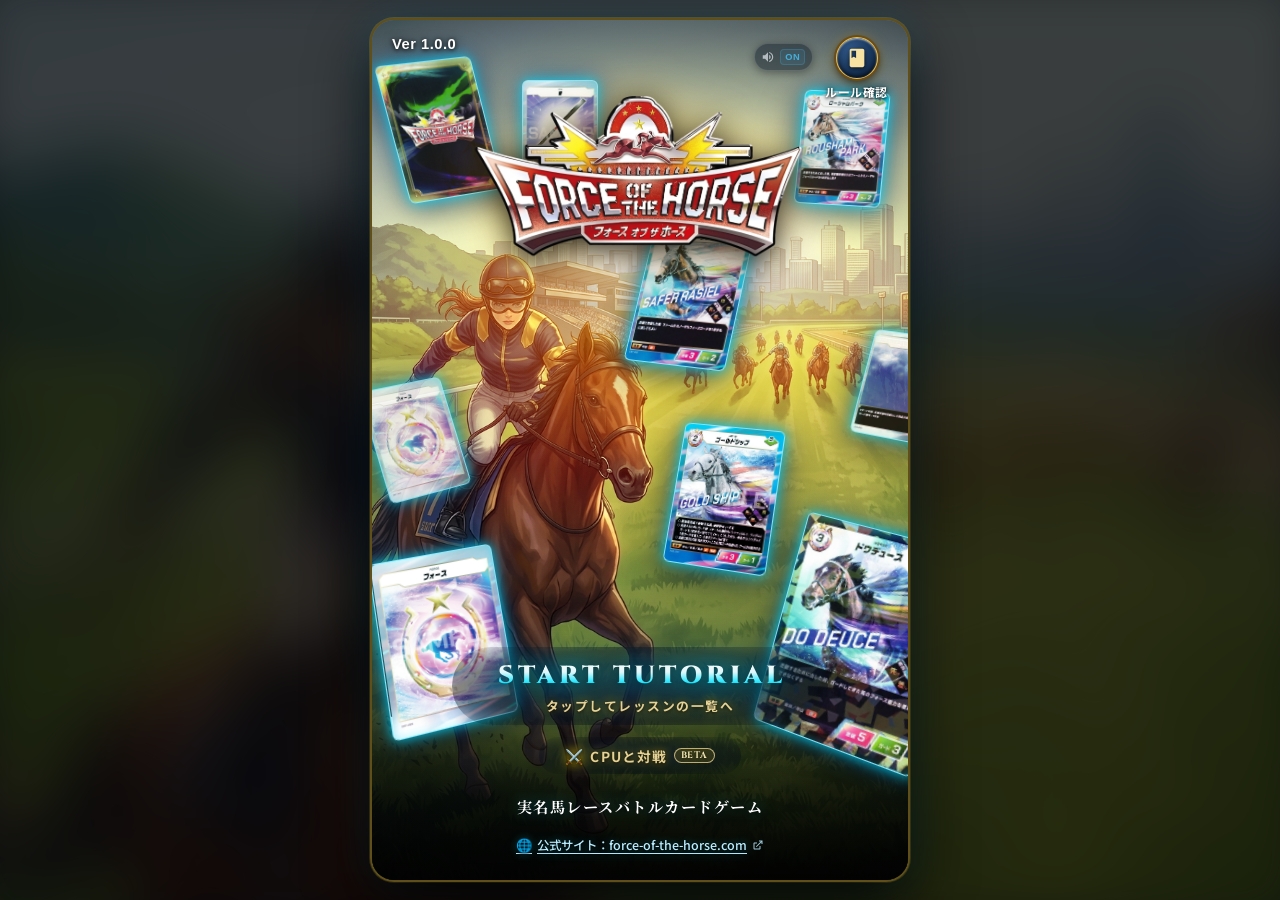
==== commit c20ae3d3: "Refine responsive tutorial and game navigation" ====
--- a/index.html
+++ b/index.html
@@ -711,6 +711,18 @@
             filter: drop-shadow(0 0 6px rgba(255, 215, 0, 0.7));
         }
 
+        .cpu-beta-tag {
+            padding: 2px 6px;
+            border: 1px solid rgba(247, 224, 160, 0.8);
+            border-radius: 999px;
+            font-family: 'Cinzel', sans-serif;
+            font-size: 0.58rem;
+            line-height: 1;
+            letter-spacing: 0.8px;
+            color: #fff2bf;
+            background: rgba(212, 175, 55, 0.14);
+        }
+
 
         .tap-main-text {
             font-family: 'Cinzel', 'Noto Sans JP', sans-serif;
@@ -981,6 +993,7 @@
             border-top: 1px solid rgba(212, 175, 55, 0.3);
             display: flex;
             justify-content: flex-end;
+            gap: 10px;
             background: rgba(10, 15, 22, 0.8);
         }
 
@@ -999,6 +1012,22 @@
         .modal-btn:hover {
             filter: brightness(1.15);
             box-shadow: 0 0 10px rgba(27, 111, 213, 0.6);
+        }
+
+        .modal-btn.secondary {
+            color: #c9d5df;
+            border-color: rgba(201, 213, 223, 0.45);
+            background: rgba(255, 255, 255, 0.04);
+        }
+
+        .beta-notice {
+            margin: 0 0 12px;
+            padding: 9px 12px;
+            border: 1px solid rgba(212, 175, 55, 0.55);
+            border-radius: 10px;
+            color: #ffe59b;
+            background: rgba(212, 175, 55, 0.08);
+            font-weight: 700;
         }
 
         /* ============================================================
@@ -1150,6 +1179,7 @@
                 <button class="cpu-battle-btn" id="btnStartCpu" type="button" title="CPUと対戦を開く">
                     <span class="cpu-icon">⚔️</span>
                     <span>CPUと対戦</span>
+                    <span class="cpu-beta-tag">BETA</span>
                 </button>
             </div>
 
@@ -1175,6 +1205,25 @@
 
     </div>
 
+    <!-- CPU Battle Beta Notice -->
+    <div class="modal-overlay" id="modalCpuBeta">
+        <div class="modal-card" role="dialog" aria-modal="true" aria-labelledby="cpuBetaTitle">
+            <div class="modal-header">
+                <span class="modal-title" id="cpuBetaTitle">⚔️ CPU対戦モード（BETA）</span>
+                <button class="modal-close-btn" data-close="modalCpuBeta" aria-label="閉じる">&times;</button>
+            </div>
+            <div class="modal-body">
+                <p class="beta-notice">このモードは現在開発中の試作版です。</p>
+                <p>基本的な走破・ガードなどを試遊できますが、一部のカード効果・フォース能力・状況カード・対戦処理などは、未実装または簡略化されています。</p>
+                <p>実際のゲーム全体を再現したものではなく、内容・仕様は今後変更される予定です。</p>
+            </div>
+            <div class="modal-footer">
+                <button class="modal-btn secondary" data-close="modalCpuBeta">戻る</button>
+                <button class="modal-btn" id="btnConfirmCpu" type="button">BETA版をプレイ</button>
+            </div>
+        </div>
+    </div>
+
     <!-- Rule Confirmation Modal -->
     <div class="modal-overlay" id="modalHelp">
         <div class="modal-card">
@@ -1184,16 +1233,17 @@
             </div>
             <div class="modal-body">
                 <h4>ゲーム概要</h4>
-                <p>「Force of the horse」は、実在・伝説の名馬カードと戦略的なフォースを駆使してゴールを目指す、本格競馬カードシミュレーションバトルです。</p>
+                <p><strong>FORCE OF THE HORSEとは、</strong><br>
+                忠実に再現されたレースの駆け引きを楽しめる、実名馬レースバトルカードゲームです。<br>
+                カードになったレジェンドホースを乗りこなして、対戦相手より早くゴールへ駆け抜けましょう。</p>
                 
                 <h4>基本ルール</h4>
-                <p>1. <strong>競走馬カード</strong>：走破数、ガード値、得意距離・脚質などのステータスを持ちます。</p>
-                <p>2. <strong>フォース・アイテム</strong>：天候・馬場変化や鞭、ヘルメットなどのアイテムでレース局面に介入します。</p>
-                <p>3. <strong>チュートリアル</strong>：「START TUTORIAL」から遊び方の一覧へ進み、レッスンを選べます。</p>
+                <p>1. 馬カードを出し、必要な枚数の<strong>フォースを払って走破</strong>を宣言します。</p>
+                <p>2. 相手は馬カードで<strong>ガード</strong>し、走破で引けるカードの枚数を減らせます。</p>
+                <p>3. アイテム・フォース能力・状況カードを活用し、レース条件に合わせて対戦を有利に進めます。</p>
                 
                 <h4>勝利条件</h4>
-                <p>・馬カードで走破を繰り返し、相手より先に山札を無くした（引ききった）プレイヤーの勝利となります！<br>
-                ・アイテムやフォースを戦略的に使って走破を進め、効率よく山札を減らしましょう。</p>
+                <p>走破を成功させると、自分の山札からカードを引けます。走破を重ね、相手より先に自分の山札を引ききったプレイヤーの勝利です。</p>
             </div>
             <div class="modal-footer">
                 <button class="modal-btn" data-close="modalHelp">閉じる</button>
@@ -1203,7 +1253,7 @@
 
     <!-- Audio Player for Game BGM -->
     <audio id="bgmAudio" loop preload="auto">
-        <source src="Banners_in_the_Gale_recomposed_90sec.mp3" type="audio/mpeg">
+        <source src="Banners_in_the_Gale.mp3" type="audio/mpeg">
     </audio>
 
     <script>
@@ -1217,14 +1267,14 @@
             function saveBgmTime() {
                 try {
                     if (bgm && bgm.currentTime > 0) {
-                        sessionStorage.setItem('foth_bgm_time', String(bgm.currentTime));
+                        sessionStorage.setItem('foth_bgm_time_original', String(bgm.currentTime));
                     }
                 } catch (e) { }
             }
 
             function restoreBgmTime() {
                 try {
-                    const savedTime = sessionStorage.getItem('foth_bgm_time');
+                    const savedTime = sessionStorage.getItem('foth_bgm_time_original');
                     if (savedTime && bgm) {
                         const t = parseFloat(savedTime);
                         if (isFinite(t) && t >= 0) {
@@ -1395,20 +1445,30 @@
 
             // Start CPU Battle Button
             const btnStartCpu = document.getElementById('btnStartCpu');
+            const modalCpuBeta = document.getElementById('modalCpuBeta');
+            const btnConfirmCpu = document.getElementById('btnConfirmCpu');
             if (btnStartCpu) {
                 btnStartCpu.addEventListener('click', (e) => {
                     e.stopPropagation();
                     const rect = btnStartCpu.getBoundingClientRect();
                     createRipple(e.clientX || (rect.left + rect.width / 2), e.clientY || (rect.top + rect.height / 2));
-                    launchGame('CPU対戦を準備中...', 'tutorial.html?mode=manual');
+                    if (modalCpuBeta) modalCpuBeta.classList.add('active');
                 });
                 btnStartCpu.addEventListener('keydown', (e) => {
                     if (e.key === 'Enter' || e.key === ' ') {
                         e.preventDefault();
                         const rect = btnStartCpu.getBoundingClientRect();
                         createRipple(rect.left + rect.width / 2, rect.top + rect.height / 2);
-                        launchGame('CPU対戦を準備中...', 'tutorial.html?mode=manual');
+                        if (modalCpuBeta) modalCpuBeta.classList.add('active');
                     }
+                });
+            }
+
+            if (btnConfirmCpu) {
+                btnConfirmCpu.addEventListener('click', (e) => {
+                    e.stopPropagation();
+                    if (modalCpuBeta) modalCpuBeta.classList.remove('active');
+                    launchGame('CPU対戦（BETA）を準備中...', 'tutorial.html?mode=manual');
                 });
             }
 
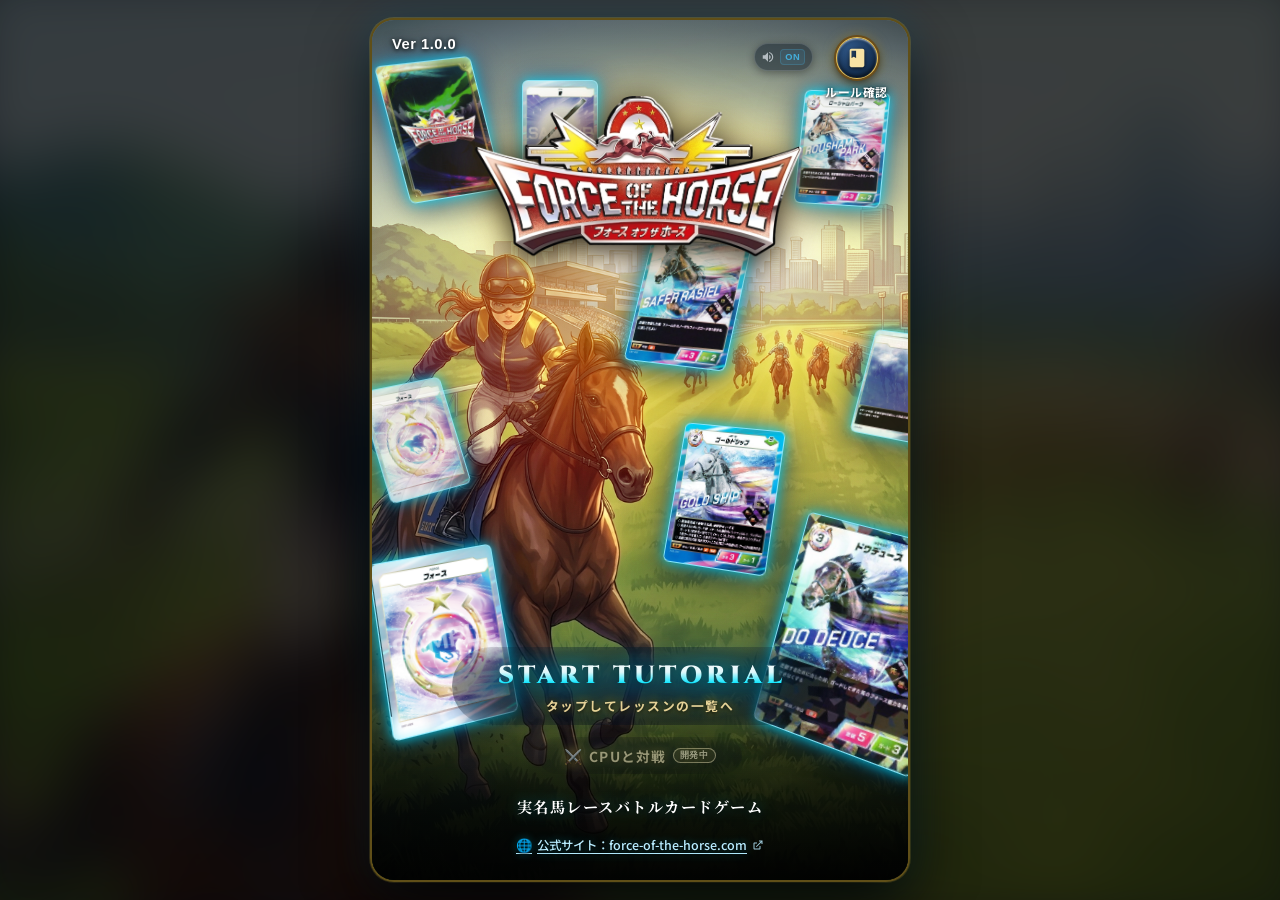
==== commit dab1447a: "Improve tutorial and mobile game layouts" ====
--- a/index.html
+++ b/index.html
@@ -11,7 +11,7 @@
     <meta name="Slurp" content="noindex, nofollow">
     <meta name="DuckDuckBot" content="noindex, nofollow">
     <title>Force of the horse — CARD & STRATEGY SIMULATION</title>
-    <!-- Version Sync: v1.0.1 - 最新チュートリアル・CPU対戦（50枚デッキ／新UI）同期 -->
+    <!-- Version Sync: v1.0.1 - 最新チュートリアル・CPU対戦UI同期 -->
     <link rel="preconnect" href="https://fonts.googleapis.com">
     <link rel="preconnect" href="https://fonts.gstatic.com" crossorigin>
     <link href="https://fonts.googleapis.com/css2?family=Alex+Brush&family=Cinzel+Decorative:wght@700;900&family=Cinzel:wght@600;700;800;900&family=Noto+Sans+JP:wght@400;500;700;900&family=Noto+Serif+JP:wght@500;600;700;900&display=swap" rel="stylesheet">
@@ -645,8 +645,7 @@
             pointer-events: auto;
         }
 
-        #btnStartTutorial:focus-visible,
-        #btnStartCpu:focus-visible {
+        #btnStartTutorial:focus-visible {
             outline: 2px solid #00e5ff;
             outline-offset: 4px;
             border-radius: 999px;
@@ -706,6 +705,20 @@
             transform: scale(0.98);
         }
 
+        .cpu-battle-btn:disabled {
+            cursor: not-allowed;
+            opacity: 0.58;
+            filter: saturate(0.55);
+            animation: none;
+        }
+
+        .cpu-battle-btn:disabled:hover,
+        .cpu-battle-btn:disabled:active {
+            transform: none;
+            filter: saturate(0.55);
+            opacity: 0.58;
+        }
+
         .cpu-battle-btn .cpu-icon {
             font-size: 0.92rem;
             filter: drop-shadow(0 0 6px rgba(255, 215, 0, 0.7));
@@ -1176,10 +1189,10 @@
                 </div>
 
                 <!-- CPU BATTLE Button (サブCTA：コンパクト) -->
-                <button class="cpu-battle-btn" id="btnStartCpu" type="button" title="CPUと対戦を開く">
+                <button class="cpu-battle-btn" id="btnStartCpu" type="button" title="CPU対戦は開発中です" disabled>
                     <span class="cpu-icon">⚔️</span>
                     <span>CPUと対戦</span>
-                    <span class="cpu-beta-tag">BETA</span>
+                    <span class="cpu-beta-tag">開発中</span>
                 </button>
             </div>
 
@@ -1447,7 +1460,7 @@
             const btnStartCpu = document.getElementById('btnStartCpu');
             const modalCpuBeta = document.getElementById('modalCpuBeta');
             const btnConfirmCpu = document.getElementById('btnConfirmCpu');
-            if (btnStartCpu) {
+            if (btnStartCpu && !btnStartCpu.disabled) {
                 btnStartCpu.addEventListener('click', (e) => {
                     e.stopPropagation();
                     const rect = btnStartCpu.getBoundingClientRect();
